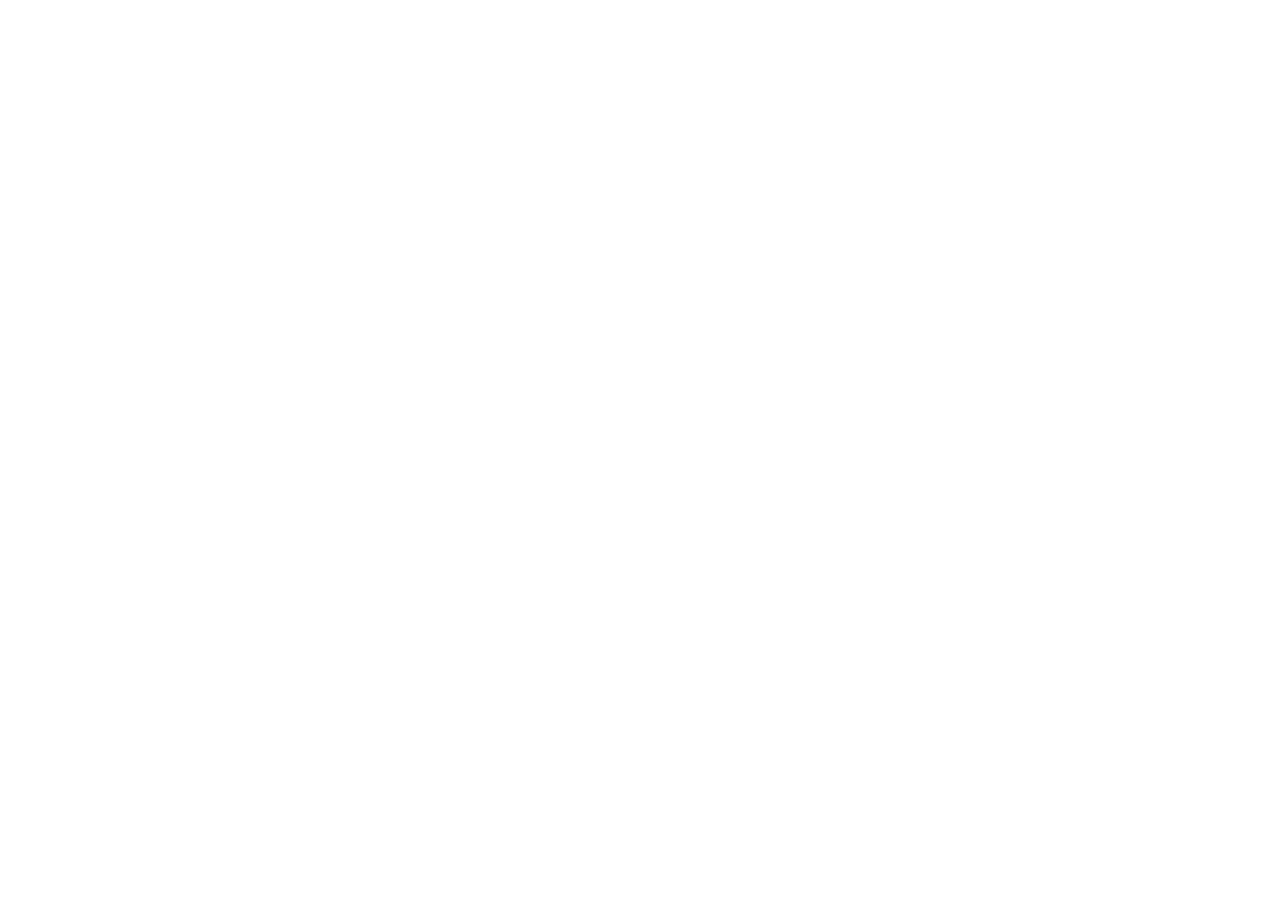
==== index.html @ ffeb9ba0 "Initiated project. Added sass compilation" ====
<!DOCTYPE html>
<html lang="en">
<head>
  <meta charset="UTF-8">
  <meta name="viewport" content="width=device-width, initial-scale=1.0">

  <link rel="stylesheet" href="./assets/styles/homepage/style.css">

  <title>Website fo architects</title>
  
</head>
<body>
  
</body>
</html>
---- assets/styles/homepage/style.css ----
body {
  margin: 0;
  padding: 0;
}
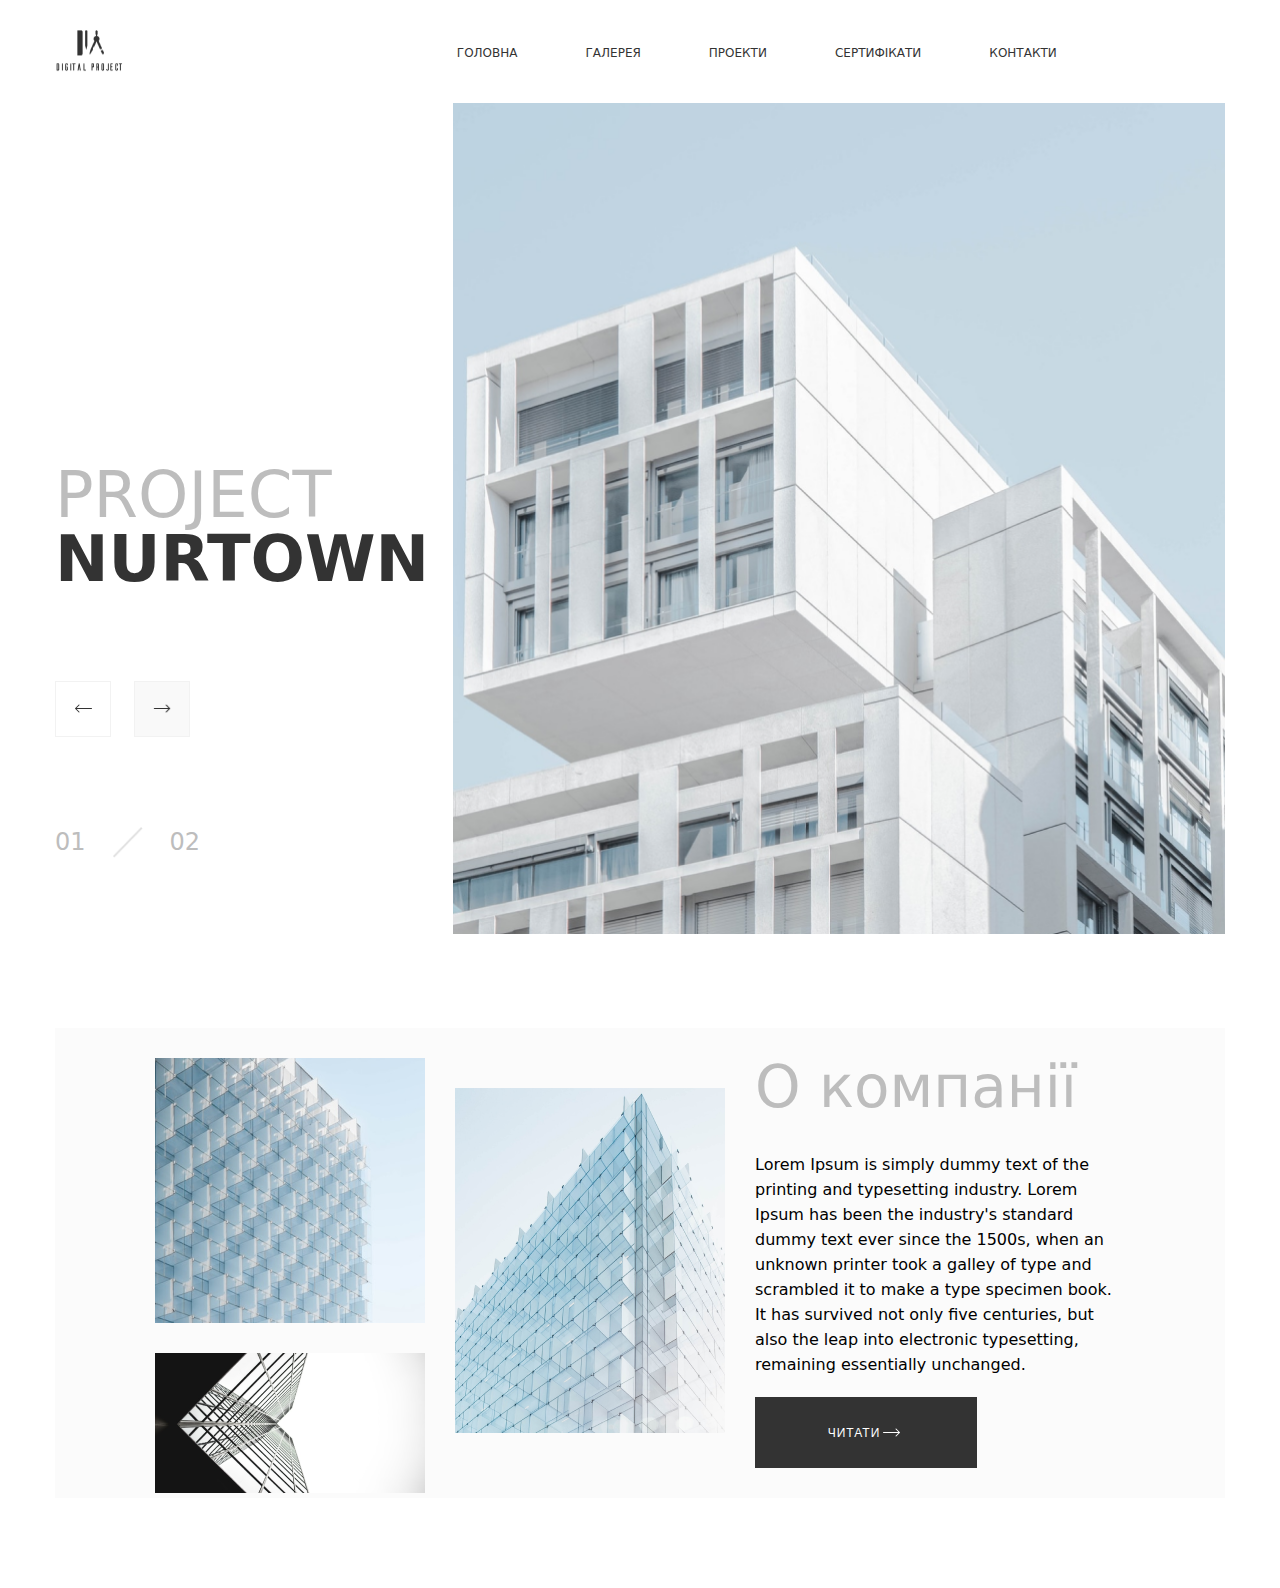
==== commit 18c3f904: "Lesson 14 end. Created homepage." ====
--- a/index.html
+++ b/index.html
@@ -11,5 +11,74 @@
 </head>
 <body>
   
+  <header class="header">
+    <div class="header__container">
+      <div class="header__logo">
+        <img src="./assets/images/logo_main.png" alt="website_logo">
+      </div>
+      <menu class="header__menu">
+        <li><a href="#">Головна</a></li>
+        <li><a href="./gallery/index.html">Галерея</a></li>
+        <li><a href="./projects/index.html">Проекти</a></li>
+        <li><a href="">Сертифікати</a></li>
+        <li><a href="">Контакти</a></li>
+      </menu>
+    </div>
+  </header>
+
+  <main>
+    <div class="main__container">
+      <section class="hero">
+        <div class="slider">
+          <div class="slider__navigation">
+            <div class="slider__text-wrapper">
+              <h1 class="headline">Project <br>
+                <span>Nurtown</span>
+              </h1>
+            </div>
+            <div class="slider__btns">
+              <button class="slider__btn">
+                <img src="./assets/images/arrow-left.png" alt="arrow-left">
+              </button>
+              <button class="slider__btn slider__btn--grey">
+                <img src="./assets/images/arrow-right.png" alt="arrow-right">
+              </button>
+            </div>
+            <div class="slider__counter">
+              <span class="current">01</span>
+              <span class="line-divider"><img src="./assets/images/line-3.png" alt="divider"></span>
+              <span class="total">02</span>
+            </div>
+
+          </div>
+          <div class="slider__images">
+            <div class="slider__slide">
+              <img src="./assets/images/hero_img_1.png" alt="Main image">
+            </div>
+          </div>
+        </div>
+      </section>
+
+      <section class="about">
+        <div class="about__images">
+          <img src="./assets/images/Rectangle 8.png" alt="">
+          <img src="./assets/images/Rectangle 9.png" alt="">
+          <div class="about__img-wrapper">
+            <img src="./assets/images/Rectangle 10.png" alt="">
+          </div>
+        </div>
+        <div class="about__content">
+          <h3>О компанії</h3>
+          <p>Lorem Ipsum is simply dummy text of the printing and typesetting industry. Lorem Ipsum has been the industry's standard dummy text ever since the 1500s, when an unknown printer took a galley of type and scrambled it to make a type specimen book. It has survived not only five centuries, but also the leap into electronic typesetting, remaining essentially unchanged.</p>
+          <button class="btn-default btn-default--dark">Читати <span class="icon icon--arr-right"></span> </button>
+        </div>
+      </section>
+
+    </div>
+  </main>
+
+
+  <footer></footer>
+
 </body>
 </html>
--- a/assets/styles/homepage/style.css
+++ b/assets/styles/homepage/style.css
@@ -2,3 +2,249 @@
   margin: 0;
   padding: 0;
 }
+
+h1, h2, h3 {
+  padding: 0;
+  margin: 0;
+}
+
+.header {
+  display: flex;
+  align-items: center;
+  justify-content: center;
+  margin: 0 auto;
+}
+.header__container {
+  display: flex;
+  width: 1170px;
+  padding: 30px 0;
+}
+.header__logo {
+  display: flex;
+}
+.header__logo img {
+  height: 43px;
+  width: 70px;
+}
+.header__menu {
+  align-items: center;
+  display: flex;
+  margin: 0;
+  list-style: none;
+  margin-left: auto;
+  width: 66%;
+}
+.header__menu li:not(:last-child) {
+  margin-right: 60px;
+}
+.header__menu li a {
+  font-size: 12px;
+  font-weight: 400;
+  color: #333;
+  line-height: 12px;
+  text-decoration: none;
+  text-transform: uppercase;
+  box-sizing: border-box;
+  padding: 4px;
+}
+.header__menu li a:hover {
+  border-top: 1px solid #333;
+  border-bottom: 1px solid #333;
+}
+
+body {
+  font-family: system-ui, -apple-system, Roboto, Oxygen, Ubuntu, Cantarell, "Open Sans", "Helvetica Neue", sans-serif;
+}
+
+main {
+  align-items: center;
+  display: flex;
+  margin: 0 auto;
+}
+main .main__container {
+  display: flex;
+  margin: 0 auto;
+  width: 1170px;
+  flex-direction: column;
+}
+
+.hero {
+  display: flex;
+  align-items: center;
+  justify-content: center;
+  margin: 0 auto;
+  width: 100%;
+  margin-bottom: 90px;
+}
+
+.slider {
+  display: flex;
+  width: 100%;
+}
+.slider__text-wrapper {
+  display: flex;
+  height: calc(50% + 70px);
+  align-items: flex-end;
+  margin-bottom: 90px;
+}
+.slider__navigation {
+  display: flex;
+  flex-direction: column;
+}
+.slider__images {
+  display: flex;
+  margin-left: auto;
+  width: 66%;
+}
+.slider__slide {
+  width: 100%;
+}
+.slider__slide img {
+  width: 100%;
+}
+.slider__btns {
+  display: flex;
+  align-items: center;
+  margin-bottom: 90px;
+}
+.slider__btn {
+  cursor: pointer;
+  display: flex;
+  background-color: #FFF;
+  border: 1px solid #F2F2F2;
+  box-sizing: border-box;
+  padding: 15px;
+}
+.slider__btn:not(:last-child) {
+  margin-right: 23px;
+}
+.slider__btn--grey {
+  background-color: #F9F9F9;
+}
+.slider__btn img {
+  height: 24px;
+  width: 24px;
+}
+.slider__counter {
+  display: flex;
+  align-items: center;
+  font-size: 24px;
+  font-weight: 400;
+  color: #BDBDBD;
+}
+.slider__counter .line-divider {
+  margin: 0 26px;
+  height: 31px;
+}
+.slider__counter .line-divider img {
+  height: 31px;
+}
+
+.headline {
+  color: #BDBDBD;
+  font-size: 64px;
+  font-weight: 200;
+  line-height: 64px;
+  text-transform: uppercase;
+}
+.headline span {
+  font-weight: 700;
+  color: #333;
+}
+
+.about {
+  display: flex;
+  background-color: #FBFBFB;
+  padding: 30px 100px;
+  gap: 30px;
+  margin-bottom: 90px;
+}
+.about__images {
+  display: grid;
+  grid-template-columns: 270px 270px;
+  grid-template-rows: 265px 80px;
+  gap: 30px;
+}
+.about__images > img:nth-child(1) {
+  grid-column: 1/1;
+}
+.about__images > img:nth-child(2) {
+  margin-top: 30px;
+}
+.about__img-wrapper {
+  width: 100%;
+  position: relative;
+  max-height: 115px;
+  grid-column: 1/1;
+  grid-row-start: 2;
+}
+.about__img-wrapper img {
+  position: absolute;
+  left: 0;
+  top: 0;
+}
+.about__content {
+  display: flex;
+  flex-direction: column;
+  align-items: baseline;
+}
+.about__content h3 {
+  color: #BDBDBD;
+  font-size: 58px;
+  font-weight: 200;
+  line-height: 58px;
+  margin-bottom: 20px;
+}
+.about__content p {
+  font-size: 16px;
+  font-weight: 200;
+  line-height: 25px;
+  padding: 0;
+  margin-bottom: 20px;
+}
+
+.btn-default {
+  align-items: center;
+  background-color: #FFF;
+  border: 1px solid #F2F2F2;
+  box-sizing: border-box;
+  cursor: pointer;
+  display: flex;
+  font-size: 12px;
+  height: 71px;
+  justify-content: center;
+  letter-spacing: 1px;
+  min-width: 222px;
+  text-transform: uppercase;
+  transition: all 0.3s ease-in;
+}
+.btn-default:hover {
+  border-color: #333;
+}
+.btn-default:hover .icon {
+  transform: translateX(8px);
+}
+.btn-default--dark {
+  background-color: #333;
+  border-color: #333;
+  color: #FFF;
+}
+.btn-default--dark .icon--arr-right {
+  background-image: url("./../../../assets/images/arrow-right-white.png");
+}
+.btn-default--dark:hover {
+  border-color: #FFF;
+}
+.btn-default--dark:hover .icon {
+  transform: translateX(8px);
+}
+
+.icon {
+  background-size: cover;
+  height: 24px;
+  transition: all 0.3s ease-in;
+  width: 24px;
+}
+.icon--arr-right {
+  background-image: url("./../../../assets/images/arrow-right.png");
+}
